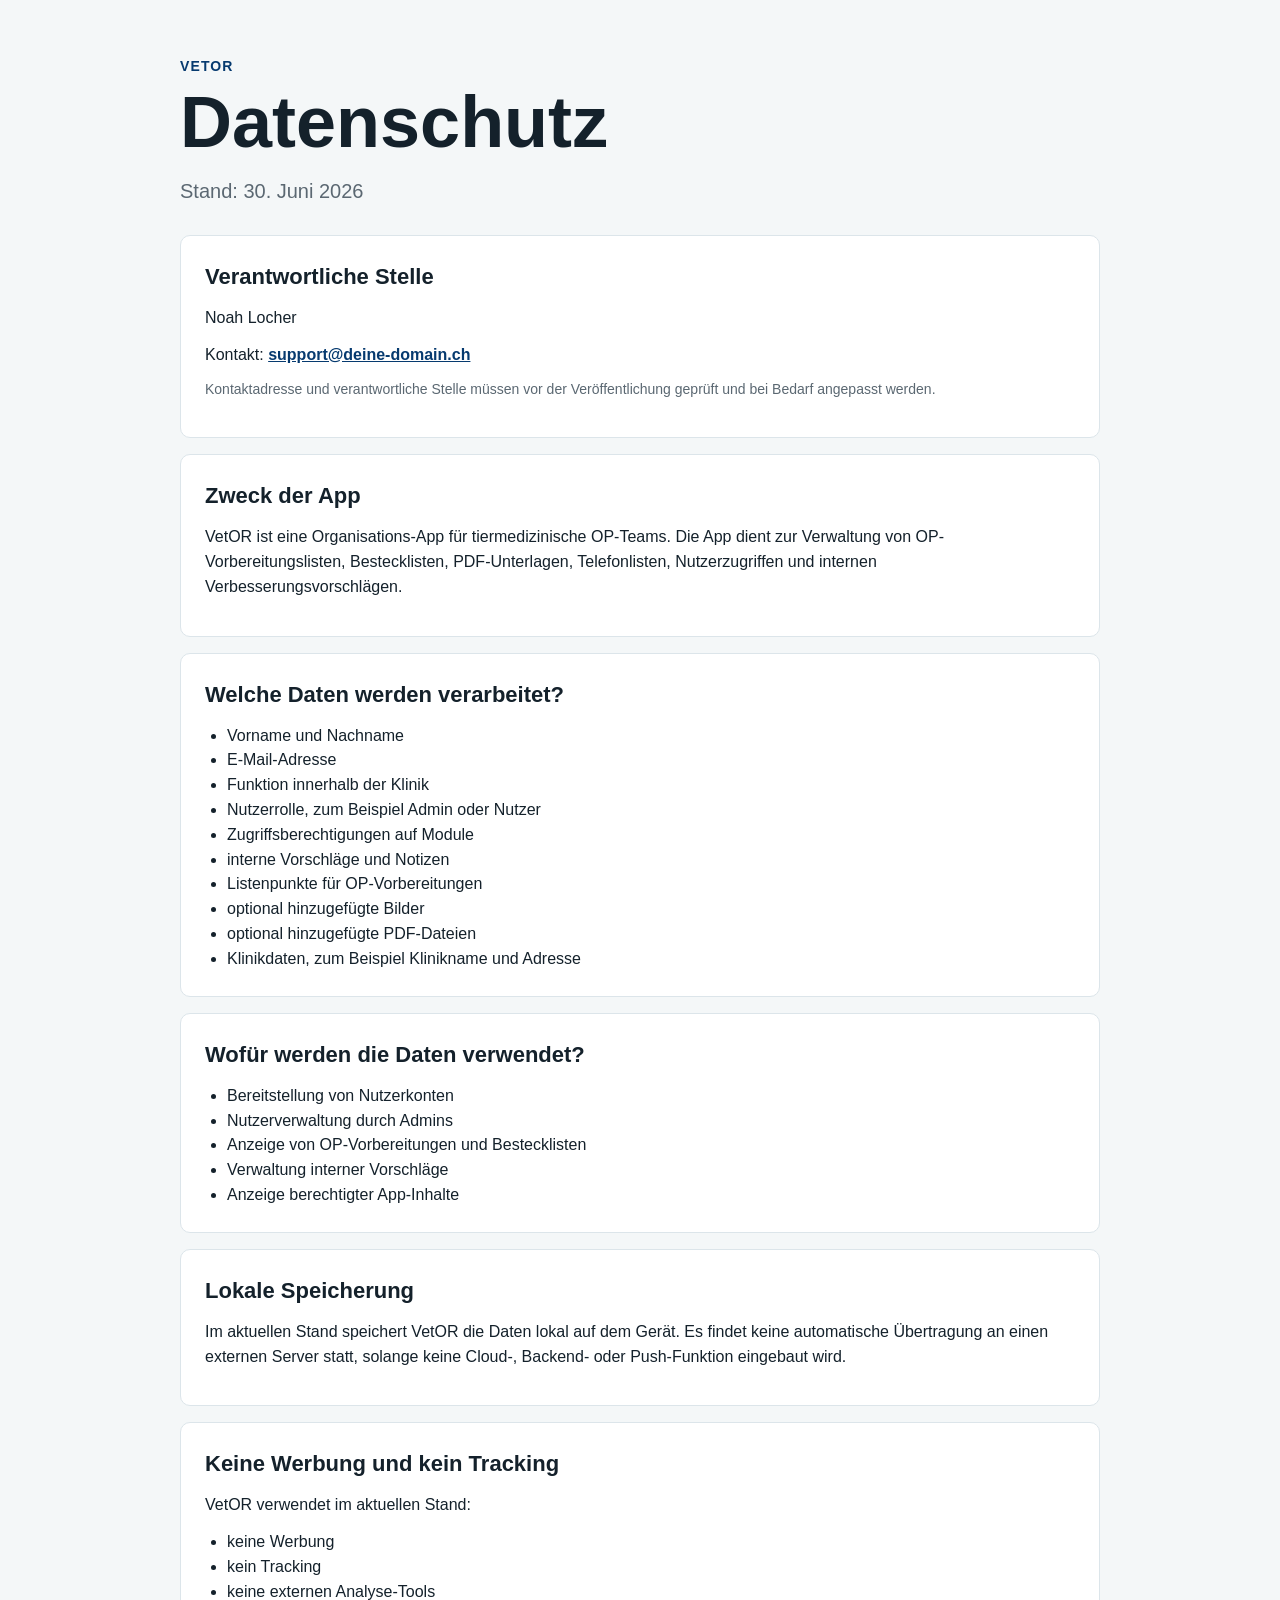
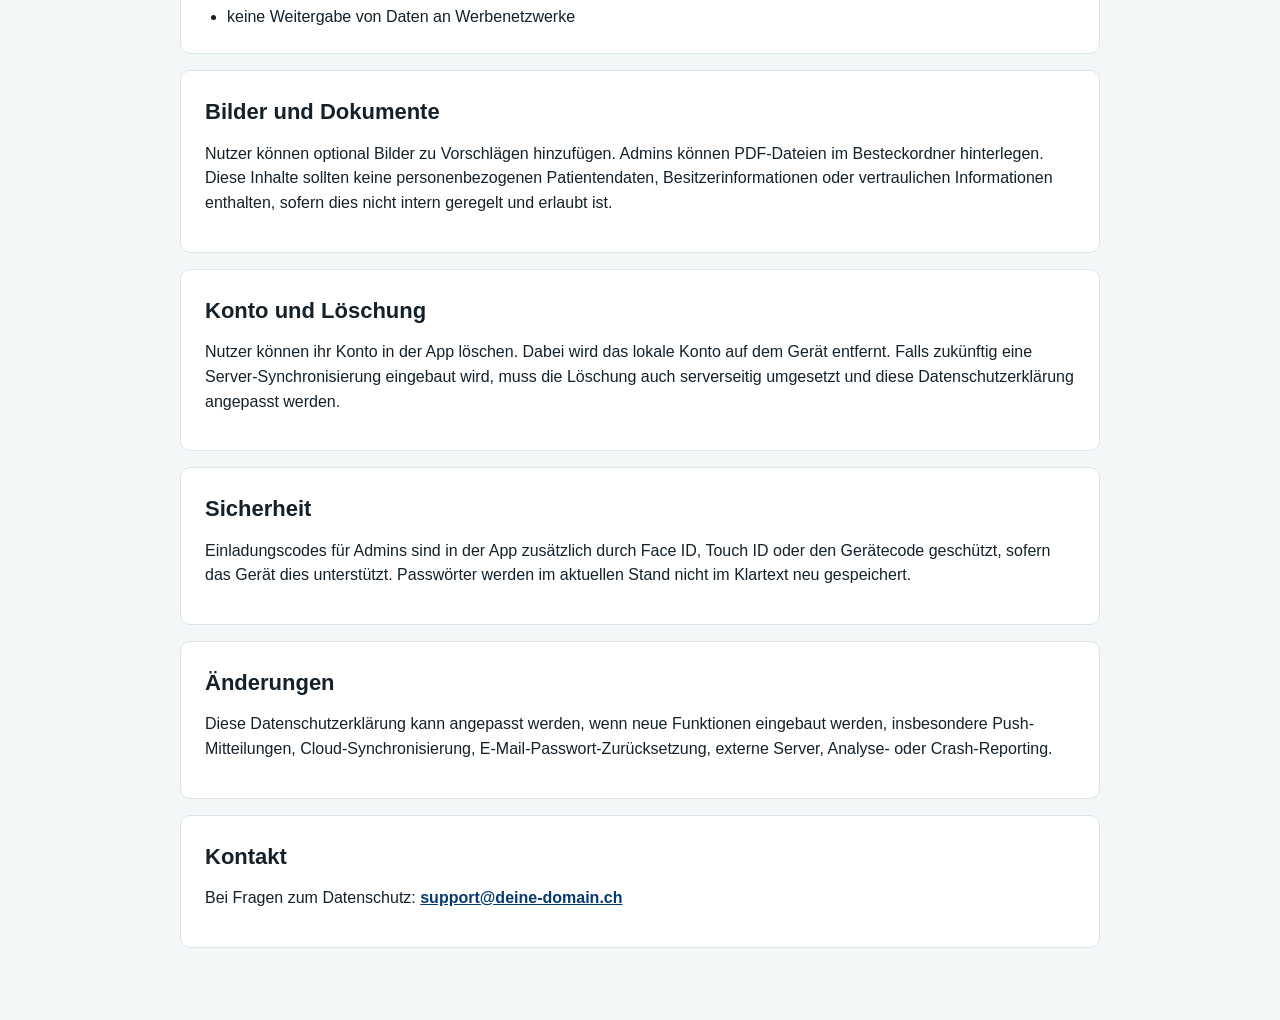
==== datenschutz.html @ 88d2c9bd "Add files via upload Add VetOR support website" ====
<!doctype html>
<html lang="de">
<head>
  <meta charset="utf-8">
  <meta name="viewport" content="width=device-width, initial-scale=1">
  <title>VetOR Datenschutz</title>
  <link rel="stylesheet" href="style.css">
</head>
<body>
  <main class="page">
    <section class="hero">
      <p class="eyebrow">VetOR</p>
      <h1>Datenschutz</h1>
      <p class="lead">Stand: 30. Juni 2026</p>
    </section>

    <section class="content">
      <h2>Verantwortliche Stelle</h2>
      <p>Noah Locher</p>
      <p>
        Kontakt:
        <a href="mailto:support@deine-domain.ch">support@deine-domain.ch</a>
      </p>
      <p class="note">
        Kontaktadresse und verantwortliche Stelle müssen vor der Veröffentlichung
        geprüft und bei Bedarf angepasst werden.
      </p>
    </section>

    <section class="content">
      <h2>Zweck der App</h2>
      <p>
        VetOR ist eine Organisations-App für tiermedizinische OP-Teams. Die App
        dient zur Verwaltung von OP-Vorbereitungslisten, Bestecklisten,
        PDF-Unterlagen, Telefonlisten, Nutzerzugriffen und internen
        Verbesserungsvorschlägen.
      </p>
    </section>

    <section class="content">
      <h2>Welche Daten werden verarbeitet?</h2>
      <ul>
        <li>Vorname und Nachname</li>
        <li>E-Mail-Adresse</li>
        <li>Funktion innerhalb der Klinik</li>
        <li>Nutzerrolle, zum Beispiel Admin oder Nutzer</li>
        <li>Zugriffsberechtigungen auf Module</li>
        <li>interne Vorschläge und Notizen</li>
        <li>Listenpunkte für OP-Vorbereitungen</li>
        <li>optional hinzugefügte Bilder</li>
        <li>optional hinzugefügte PDF-Dateien</li>
        <li>Klinikdaten, zum Beispiel Klinikname und Adresse</li>
      </ul>
    </section>

    <section class="content">
      <h2>Wofür werden die Daten verwendet?</h2>
      <ul>
        <li>Bereitstellung von Nutzerkonten</li>
        <li>Nutzerverwaltung durch Admins</li>
        <li>Anzeige von OP-Vorbereitungen und Bestecklisten</li>
        <li>Verwaltung interner Vorschläge</li>
        <li>Anzeige berechtigter App-Inhalte</li>
      </ul>
    </section>

    <section class="content">
      <h2>Lokale Speicherung</h2>
      <p>
        Im aktuellen Stand speichert VetOR die Daten lokal auf dem Gerät. Es
        findet keine automatische Übertragung an einen externen Server statt,
        solange keine Cloud-, Backend- oder Push-Funktion eingebaut wird.
      </p>
    </section>

    <section class="content">
      <h2>Keine Werbung und kein Tracking</h2>
      <p>VetOR verwendet im aktuellen Stand:</p>
      <ul>
        <li>keine Werbung</li>
        <li>kein Tracking</li>
        <li>keine externen Analyse-Tools</li>
        <li>keine Weitergabe von Daten an Werbenetzwerke</li>
      </ul>
    </section>

    <section class="content">
      <h2>Bilder und Dokumente</h2>
      <p>
        Nutzer können optional Bilder zu Vorschlägen hinzufügen. Admins können
        PDF-Dateien im Besteckordner hinterlegen. Diese Inhalte sollten keine
        personenbezogenen Patientendaten, Besitzerinformationen oder vertraulichen
        Informationen enthalten, sofern dies nicht intern geregelt und erlaubt ist.
      </p>
    </section>

    <section class="content">
      <h2>Konto und Löschung</h2>
      <p>
        Nutzer können ihr Konto in der App löschen. Dabei wird das lokale Konto
        auf dem Gerät entfernt. Falls zukünftig eine Server-Synchronisierung
        eingebaut wird, muss die Löschung auch serverseitig umgesetzt und diese
        Datenschutzerklärung angepasst werden.
      </p>
    </section>

    <section class="content">
      <h2>Sicherheit</h2>
      <p>
        Einladungscodes für Admins sind in der App zusätzlich durch Face ID,
        Touch ID oder den Gerätecode geschützt, sofern das Gerät dies unterstützt.
        Passwörter werden im aktuellen Stand nicht im Klartext neu gespeichert.
      </p>
    </section>

    <section class="content">
      <h2>Änderungen</h2>
      <p>
        Diese Datenschutzerklärung kann angepasst werden, wenn neue Funktionen
        eingebaut werden, insbesondere Push-Mitteilungen, Cloud-Synchronisierung,
        E-Mail-Passwort-Zurücksetzung, externe Server, Analyse- oder
        Crash-Reporting.
      </p>
    </section>

    <section class="content">
      <h2>Kontakt</h2>
      <p>
        Bei Fragen zum Datenschutz:
        <a href="mailto:support@deine-domain.ch">support@deine-domain.ch</a>
      </p>
    </section>
  </main>
</body>
</html>
---- style.css ----
:root {
  color-scheme: light dark;
  --bg: #f4f7f8;
  --text: #14212b;
  --muted: #5b6872;
  --card: #ffffff;
  --line: #dce5ea;
  --accent: #063a6f;
}

@media (prefers-color-scheme: dark) {
  :root {
    --bg: #0d141b;
    --text: #edf4f8;
    --muted: #a9b6bf;
    --card: #141f28;
    --line: #263642;
    --accent: #7bb7ff;
  }
}

* {
  box-sizing: border-box;
}

body {
  margin: 0;
  background: var(--bg);
  color: var(--text);
  font-family: -apple-system, BlinkMacSystemFont, "Segoe UI", sans-serif;
  line-height: 1.55;
}

a {
  color: var(--accent);
  font-weight: 700;
}

.page {
  width: min(920px, calc(100% - 32px));
  margin: 0 auto;
  padding: 56px 0;
}

.hero {
  margin-bottom: 28px;
}

.eyebrow {
  margin: 0 0 8px;
  color: var(--accent);
  font-size: 14px;
  font-weight: 800;
  text-transform: uppercase;
  letter-spacing: 0.08em;
}

h1 {
  margin: 0;
  font-size: clamp(40px, 7vw, 72px);
  line-height: 1;
}

h2 {
  margin: 0 0 12px;
  font-size: 22px;
}

p {
  margin: 0 0 12px;
}

ul {
  margin: 0;
  padding-left: 22px;
}

.lead {
  max-width: 680px;
  margin-top: 18px;
  color: var(--muted);
  font-size: 20px;
}

.content {
  margin: 16px 0;
  padding: 24px;
  background: var(--card);
  border: 1px solid var(--line);
  border-radius: 10px;
}

.contact {
  font-size: 20px;
}

.note {
  color: var(--muted);
  font-size: 14px;
}
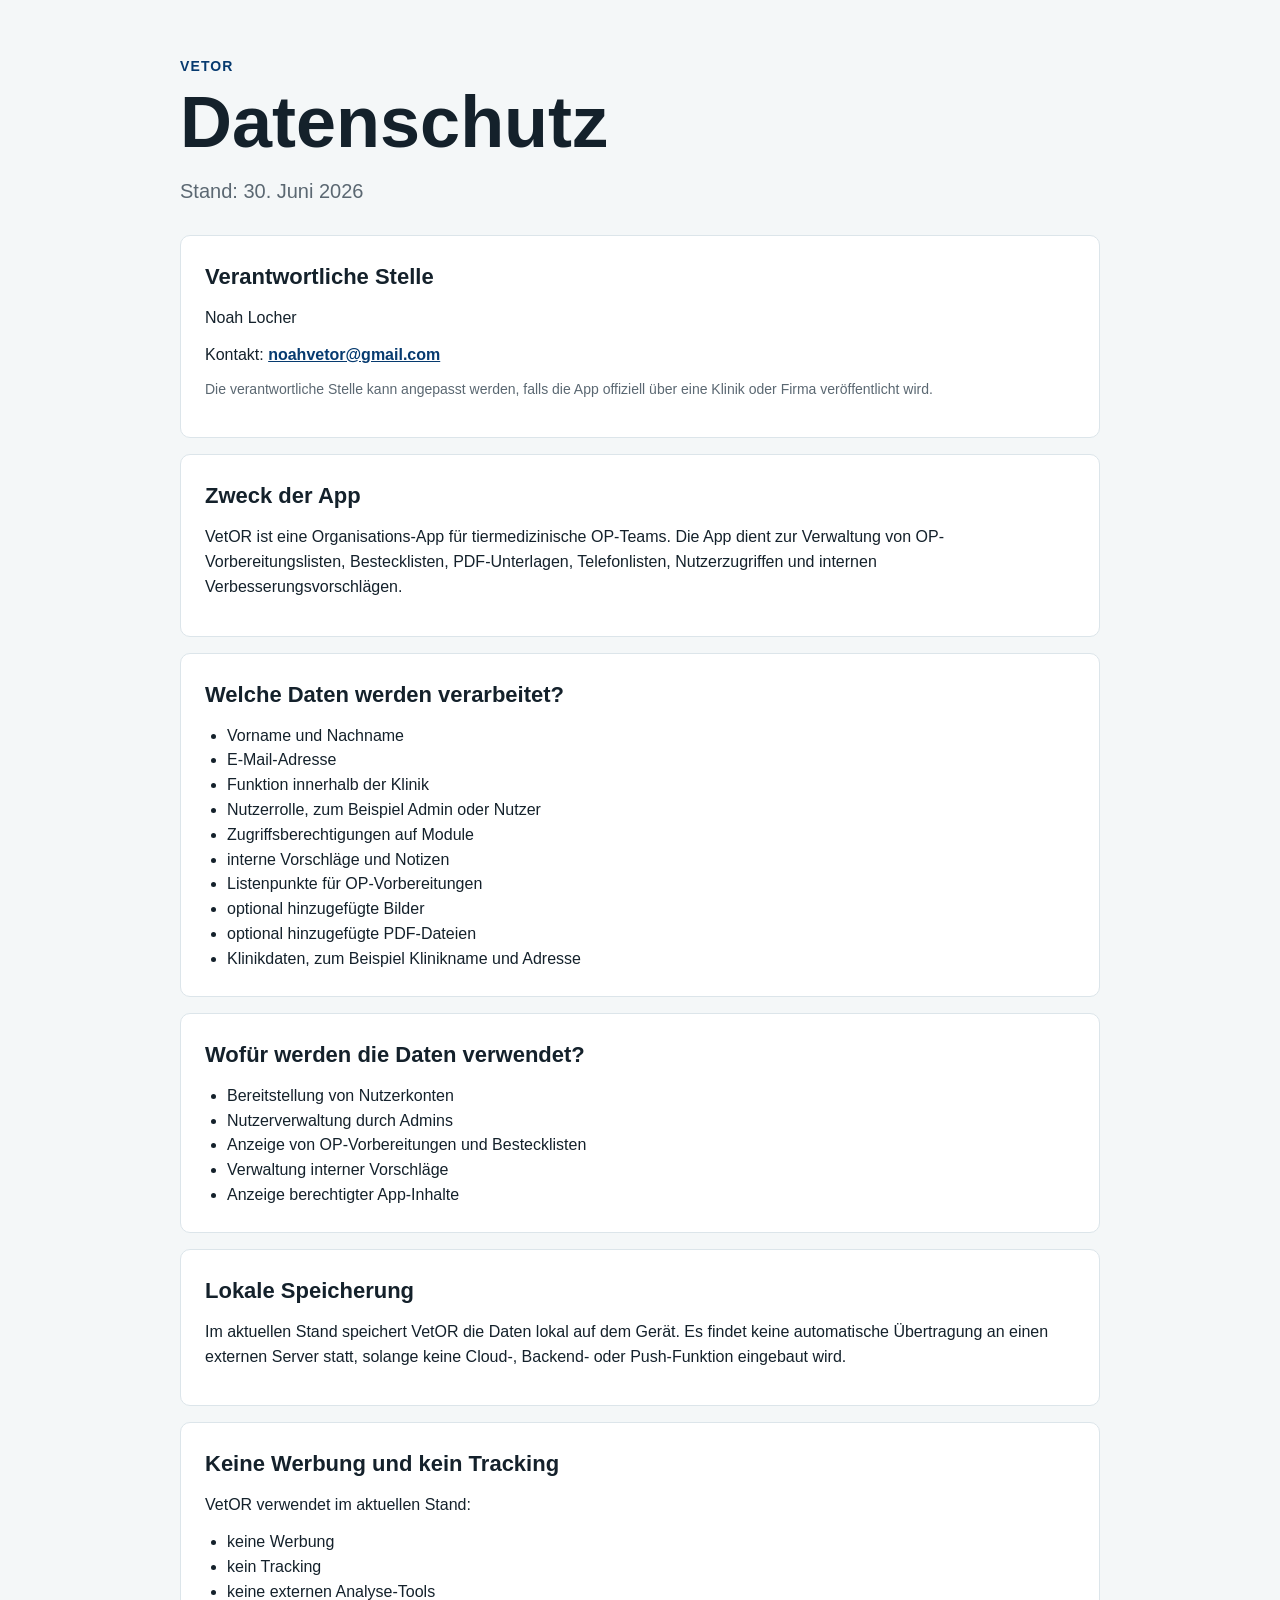
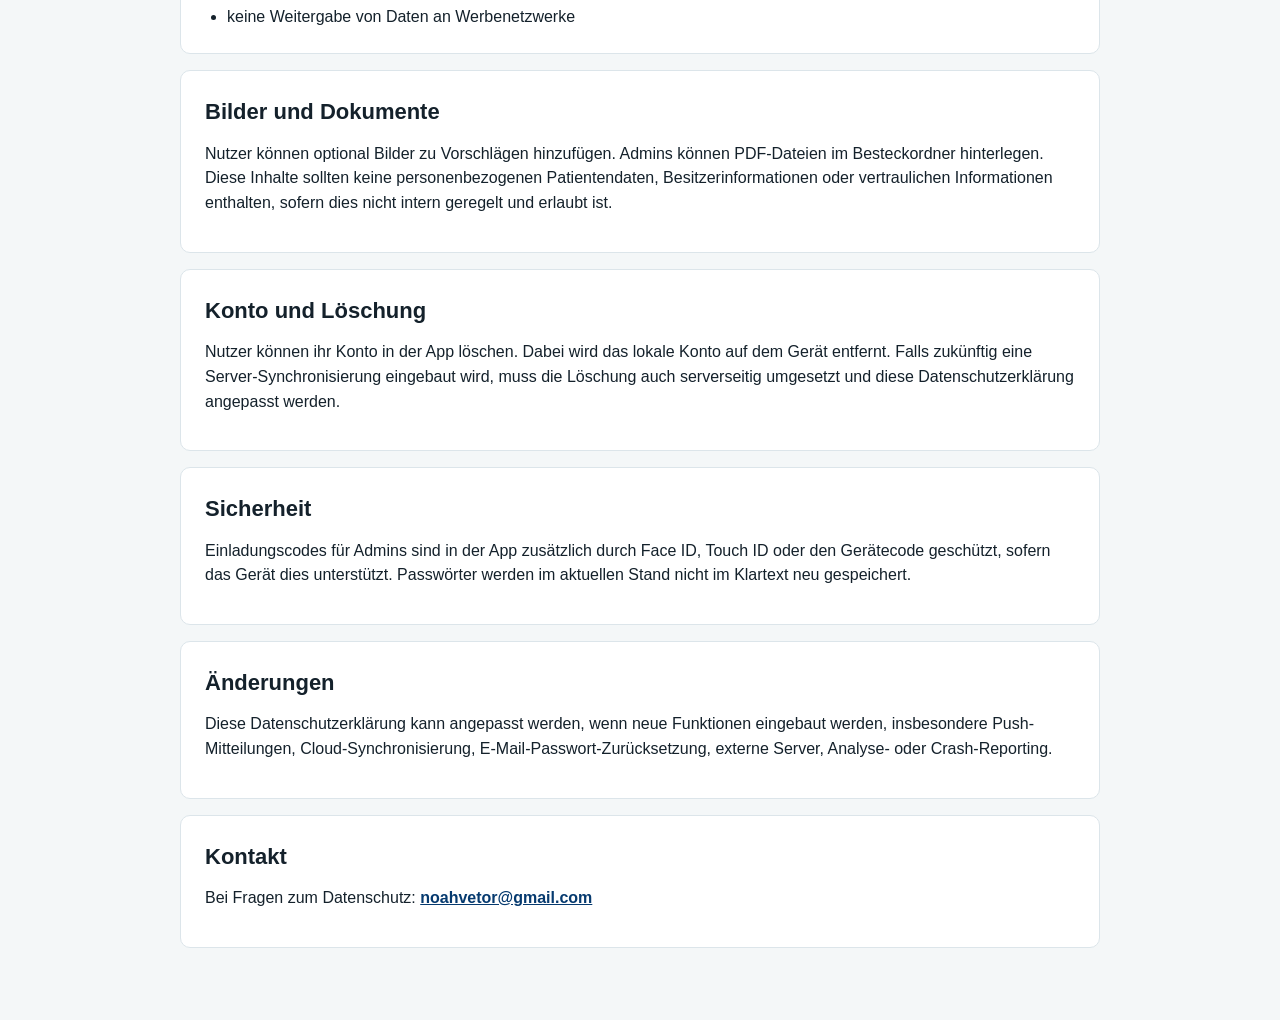
==== commit d0229ba1: "Add files via upload" ====
--- a/datenschutz.html
+++ b/datenschutz.html
@@ -19,11 +19,11 @@
       <p>Noah Locher</p>
       <p>
         Kontakt:
-        <a href="mailto:support@deine-domain.ch">support@deine-domain.ch</a>
+        <a href="mailto:noahvetor@gmail.com">noahvetor@gmail.com</a>
       </p>
       <p class="note">
-        Kontaktadresse und verantwortliche Stelle müssen vor der Veröffentlichung
-        geprüft und bei Bedarf angepasst werden.
+        Die verantwortliche Stelle kann angepasst werden, falls die App offiziell
+        über eine Klinik oder Firma veröffentlicht wird.
       </p>
     </section>
 
@@ -127,10 +127,9 @@
       <h2>Kontakt</h2>
       <p>
         Bei Fragen zum Datenschutz:
-        <a href="mailto:support@deine-domain.ch">support@deine-domain.ch</a>
+        <a href="mailto:noahvetor@gmail.com">noahvetor@gmail.com</a>
       </p>
     </section>
   </main>
 </body>
 </html>
-
